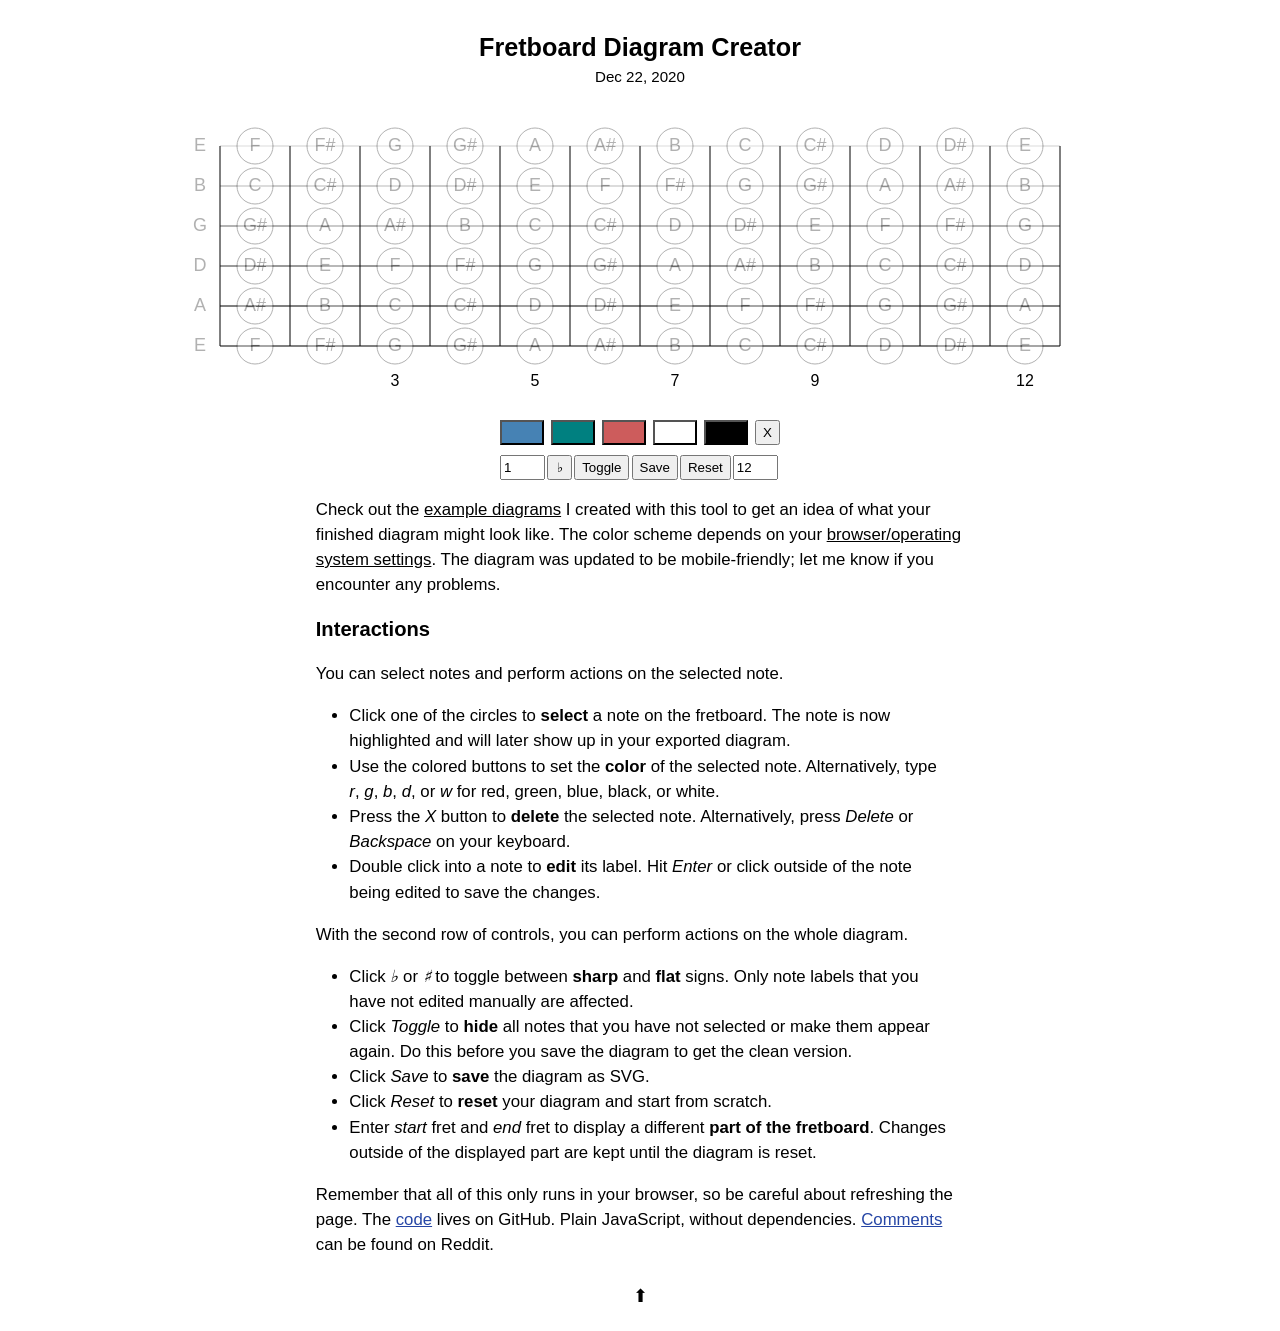
==== index.html @ c162c2e1 "Convert to standalone local project" ====
<!DOCTYPE html>
<html lang="en">
<meta charset="utf-8">
<meta name="viewport" content="width=device-width, initial-scale=1">
<link rel="stylesheet" href="style.css">
<link rel="stylesheet" href="fretboard-diagram-creator/fretboard.css">
<title>Fretboard Diagram Creator</title>

<header style="text-align: center;">
<h1>Fretboard Diagram Creator</h1>
<time datetime="2020-12-22">Dec 22, 2020</time>
</header>

<figure id="fretboard-diagram-creator" class="half-full">
  <svg xmlns="http://www.w3.org/2000/svg" id="fretboard" width=900 height=280 style="background-color: var(--background-color);">

  </svg>
</figure>
<div class="menu">
  <div id="color-selector">
    <button title="blue" class="color blue"></button>
    <button title="green" class="color green"></button>
    <button title="red" class="color red"></button>
    <button title="white" class="color white"></button>
    <button title="black" class="color black"></button>
    <button title="delete" id="delete-note">X</button>
  </div>
  <div id="global-actions">
    <input id="start-fret" type="number" class="num-input" value="1" name="startFret" min=1 max=22 maxlength="2" style="width: 5ch" autocomplete=off>
    <button id="enharmonic" style="width: 25px; text-align: center;">♭</button>
    <button id="visibility" class="button">Toggle</button>
    <button id="save-svg" class="button">Save</button>
    <button id="reset" class="button">Reset</button>
    <input id="end-fret" type="number" class="num-input" value="12" name="startFret" min=1 max=22 maxlength="2" style="width: 5ch" autocomplete=off>
    <a id="svg-link" download="fretboard-diagram.svg"></a>
  </div>
</div>

<p>
Check out the <a href="modes.html">example diagrams</a> I created with this tool to get an idea of what your finished diagram might look like. The color scheme depends on your <a href="/blog/2022/10/29/css-only-dark-theme">browser/<wbr>operating system settings</a>. The diagram was updated to be mobile-friendly; let me know if you encounter any problems.

<h2>Interactions</h2>

<p>
You can select notes and perform actions on the selected note.

<ul>
<li>Click one of the circles to <b>select</b> a note on the fretboard. The note is now highlighted and will later show up in your exported diagram.
<li>Use the colored buttons to set the <b>color</b> of the selected note. Alternatively, type <i>r</i>, <i>g</i>, <i>b</i>, <i>d</i>, or <i>w</i> for red, green, blue, black, or white.
<li>Press the <i>X</i> button to <b>delete</b> the selected note. Alternatively, press <i>Delete</i> or <i>Backspace</i> on your keyboard.
<li>Double click into a note to <b>edit</b> its label. Hit <i>Enter</i> or click outside of the note being edited to save the changes.
</ul>

<p>
With the second row of controls, you can perform actions on the whole diagram.

<ul>
<li>Click <i>♭</i> or <i>♯</i> to toggle between <b>sharp</b> and <b>flat</b> signs. Only note labels that you have not edited manually are affected.
<li>Click <i>Toggle</i> to <b>hide</b> all notes that you have not selected or make them appear again. Do this before you save the diagram to get the clean version.
<li>Click <i>Save</i> to <b>save</b> the diagram as SVG.
<li>Click <i>Reset</i> to <b>reset</b> your diagram and start from scratch.
<li>Enter <i>start</i> fret and <i>end</i> fret to display a different <b>part of the fretboard</b>. Changes outside of the displayed part are kept until the diagram is reset.
</ul>

<p>
Remember that all of this only runs in your browser, so be careful about refreshing the page. The <a href="https://github.com/kldtz/fretboard-diagram-creator">code</a> lives on GitHub. Plain JavaScript, without dependencies. <a href="https://www.reddit.com/r/musictheory/comments/kows26/a_simple_online_tool_for_creating_guitar/">Comments</a> can be found on Reddit.


<script src="fretboard-diagram-creator/fretboard.js"></script>


<footer><a href="/blog">⬆</a></footer>
---- style.css ----
:root {
    --text-width: 38.6rem;
    --smaller-text: 0.9rem;
    --text-color: black;
    --link-color: rgb(37, 69, 165);
    --background-color: #f8f8f8;
    --highlight-color: firebrick;
    font-size: 105%;
    font-family: "Helvetica", sans-serif;
    line-height: 1.5;
    overflow: auto;
    background-color: var(--background-color);
    color: var(--text-color);
    color-scheme: light dark;
    margin-left: calc(100vw - 100%);
    margin-right: 0;
}

@media (prefers-color-scheme: dark) {
    :root {
        --text-color: rgb(190, 186, 181);
        --link-color: rgb(83, 154, 212);
        --background-color: #161718;
        --highlight-color: rgb(213, 67, 67);
    }
}

body {
    margin: auto;
    max-width: var(--text-width);
    padding: 0.7em 0.7em;
}

/* Header */

header {
    font-size: var(--smaller-text);
}

header h1 {
    margin-bottom: 0;
    font-size: 1.5rem;
}

/* Headers */

h1 {
    font-size: 1.5rem;
}

h2 {
    font-size: 1.2rem;
}

h3 {
    font-size: 1rem;
}

/* Links */

a {
    text-decoration: underline;
    color: var(--text-color);
}

:target {
    color: var(--highlight-color);
}

a:hover {
    opacity: 0.7;
}

a[href ^="http"] {
    text-decoration: underline;
    color: var(--link-color);
}

a[href ^="http"]:visited {
    text-decoration-color: var(--background-color);
}

/* Blocks between text */

ol, ul, blockquote {
    margin-left: 1em;
    margin-right: 1em;
    padding-left: 1em;
}

figure {
    text-align: center;
    margin-left: auto;
    margin-right: auto;
}

figcaption {
    font-size: var(--smaller-text);
    text-align: center;
}

/* Navigation */

footer {
    text-align: center;
    font-size: large;
}

footer a {
    text-decoration: none;
    display: inline-block;
    padding: 0.5em;
}
---- fretboard-diagram-creator/fretboard.css ----
:root {
    --background-color: white;
}

@media (prefers-color-scheme: dark) {
    :root {
        --background-color: #161718;
    }
}


/* Diagram */

g.note.transparent:hover {
    opacity: 1;
}

g.note {
    fill: var(--background-color);
    stroke-width: 1px;
    stroke: var(--text-color);
}

g.note.selected>circle {
    opacity: 1;
    stroke-dasharray: 4, 4;
    stroke-width: 3px;
    stroke: var(--text-color);
}

g.note.hidden {
    opacity: 0;
}

g.note.transparent {
    opacity: 0.3;
}

g.note.visible {
    opacity: 1;
    fill: var(--background-color);
}

g.note.blue {
    fill: steelblue;
}

g.note.blue>text {
    stroke: white;
    fill: white;
}

g.note.black {
    fill: var(--text-color);
}

g.note.black>text {
    stroke: var(--background-color);
    fill: var(--background-color);
}

g.note.red {
    fill: indianred;
}

g.note.red>text {
    stroke: white;
    fill: white;
}

g.note.green {
    fill: teal;
}

g.note.green>text {
    stroke: white;
    fill: white;
}

path.string {
    stroke: var(--text-color);
    fill: none;
}

path.frets {
    stroke: var(--text-color);
    stroke-width: 1px;
    fill: none;
}

g.note>text {
    stroke: var(--text-color);
    stroke-width: 0px;
    fill: var(--text-color);
    text-anchor: middle;
    dominant-baseline: middle;
    font-size: 18px;
}

#editable-div {
    text-align: center;
    font-size: 18px;
}

#fretboard-diagram-creator {
    padding-top: 10px;
    /* border: 1px solid; */
}

div.menu {
    text-align: center;
    /* text-align: center; */
}

text.marker {
    text-anchor: middle;
    font-size: 16px;
    fill: var(--text-color);
}


/* Controls */

/* Actions on nodes */

#color-selector {
    /* background-color: lightgray; */
    margin: auto;
    padding-bottom: 10px;
    width: 280px;
    display: flex;
    justify-content: space-between;
}

button.color {
    width: 44px;
}

button {
    height: 25px;
}

button.color:hover {
    transform: scale(1.1);
}

.color.blue {
    background-color: steelblue;
}

.color.black {
    background-color: var(--text-color);
}

.color.green {
    background-color: teal;
}

.color.red {
    background-color: indianred;
}

.color.white {
    background-color: var(--background-color);
}

/* Global actions */

#global-actions {
    margin: auto;
    width: 280px;
    display: flex;
    justify-content: space-between;
}

@supports (width: 100vw) {
    figure.half-full {
        max-width: 100vw;
        width: 1200px;
        position: relative;
        left: 50%;
        right: 50%;
        margin-left: -600px;
        margin-right: -600px;
    }
    @media only screen and (max-width: 1200px) {
        figure.half-full {
            max-width: 100vw;
            width: 1000px;
            position: relative;
            left: 50%;
            right: 50%;
            margin-left: -500px;
            margin-right: -500px;
            overflow-y: auto;
        }
    }
    @media only screen and (max-width: 1000px) {
        figure.half-full {
            max-width: 100vw;
            width: 100%;
            left: 0;
            right: 0;
            margin: 0;
            overflow-y: auto;
        }
    }
}

.num-input {
    font-variant-numeric: tabular-nums;
    font-feature-settings: "tnum";
}

.error {
    font-size: 18px;
    text-anchor: middle;
}
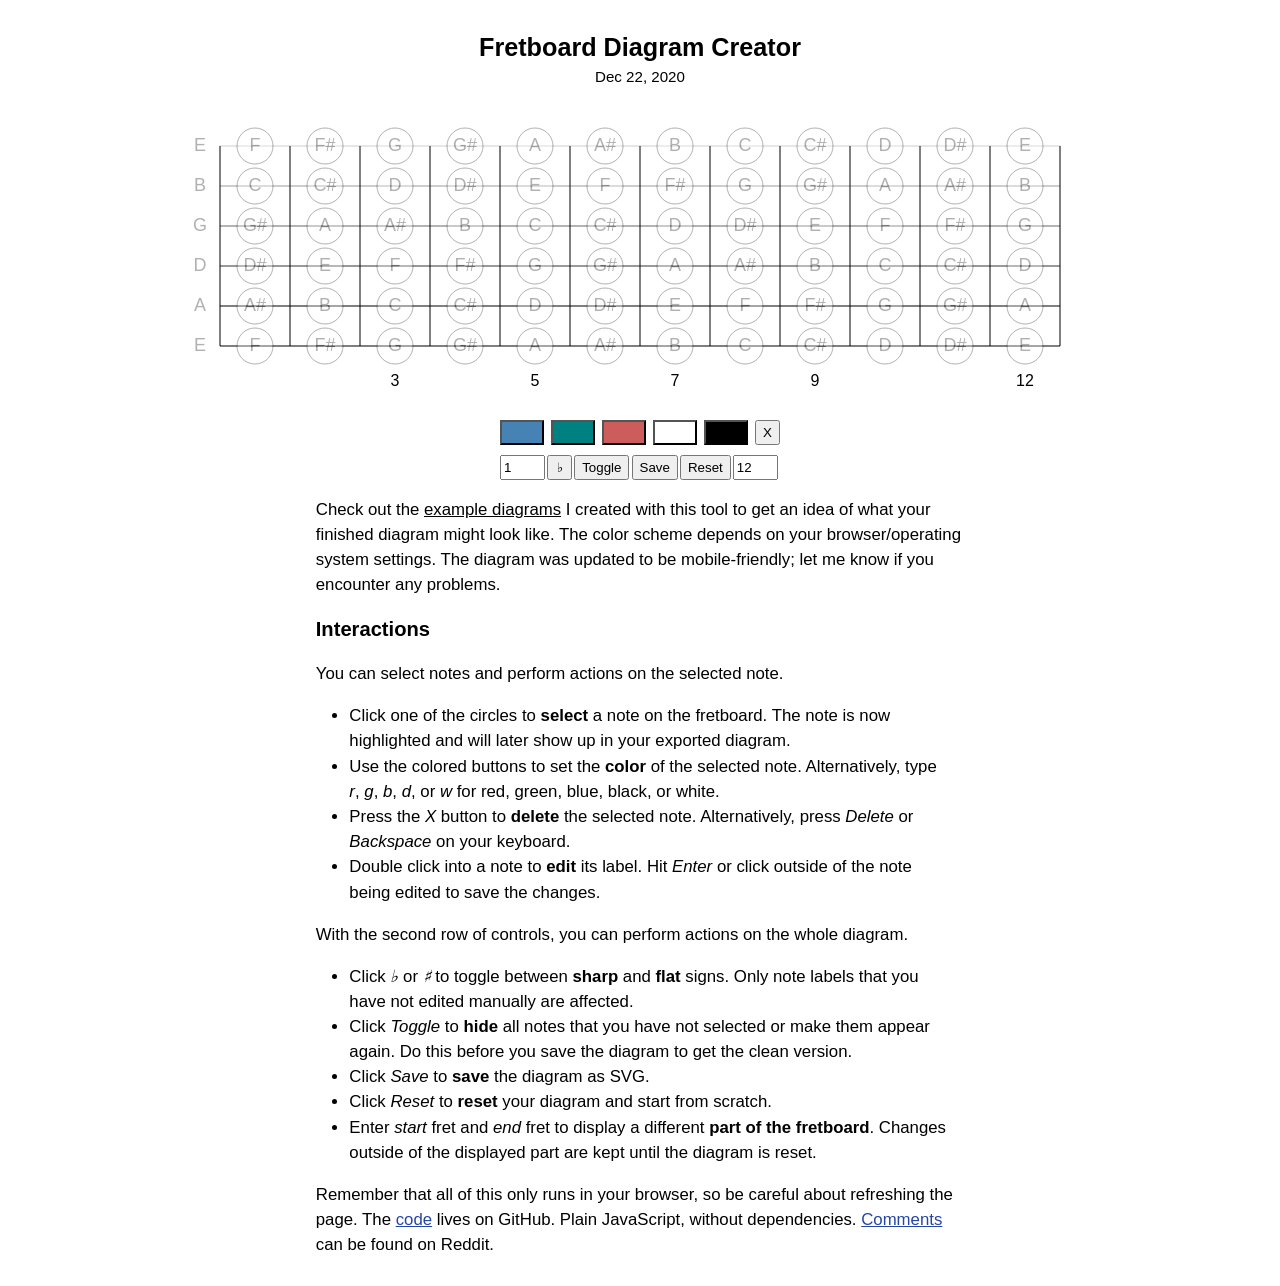
==== commit 366a3a6e: "Delete dead links" ====
--- a/index.html
+++ b/index.html
@@ -37,7 +37,7 @@
 </div>
 
 <p>
-Check out the <a href="modes.html">example diagrams</a> I created with this tool to get an idea of what your finished diagram might look like. The color scheme depends on your <a href="/blog/2022/10/29/css-only-dark-theme">browser/<wbr>operating system settings</a>. The diagram was updated to be mobile-friendly; let me know if you encounter any problems.
+Check out the <a href="modes.html">example diagrams</a> I created with this tool to get an idea of what your finished diagram might look like. The color scheme depends on your browser/<wbr>operating system settings. The diagram was updated to be mobile-friendly; let me know if you encounter any problems.
 
 <h2>Interactions</h2>
 
@@ -67,6 +67,3 @@
 
 
 <script src="fretboard-diagram-creator/fretboard.js"></script>
-
-
-<footer><a href="/blog">⬆</a></footer>
